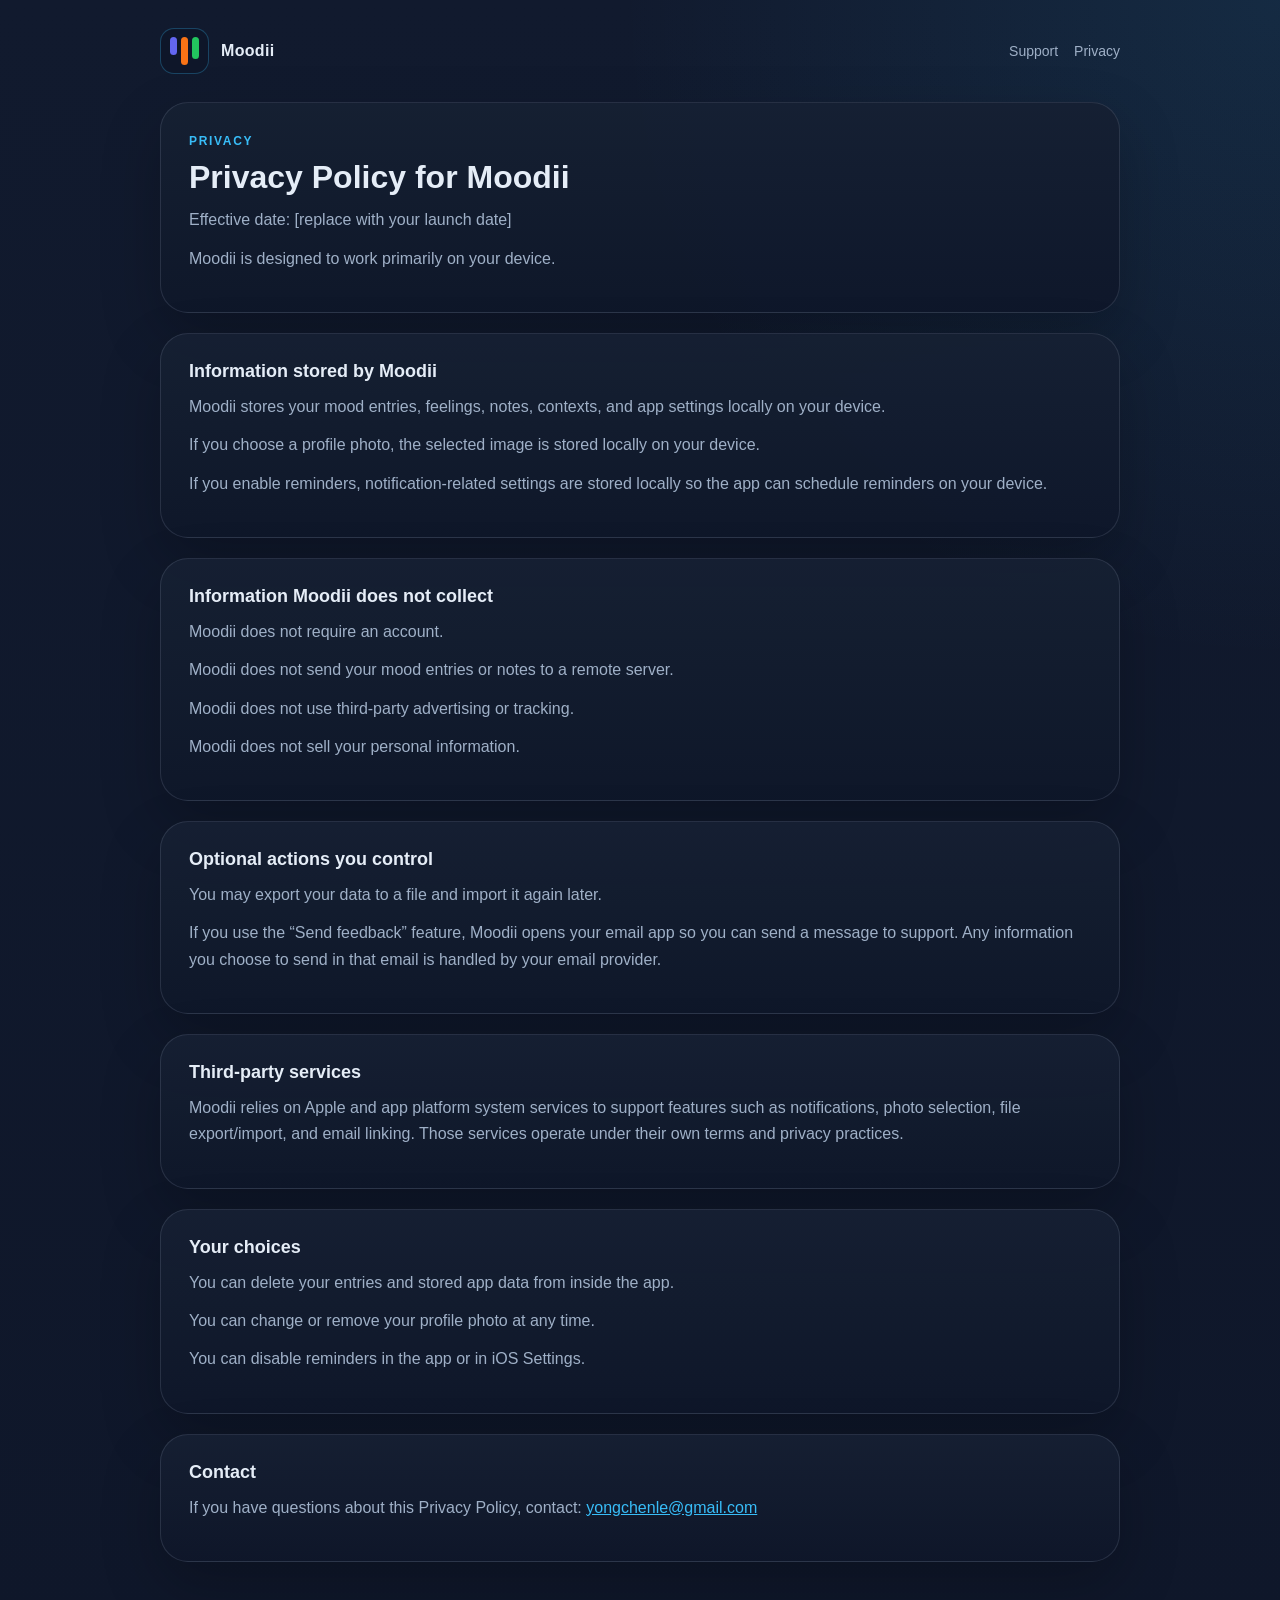
==== privacy.html @ 90ced203 "Initial Moodii site" ====
<!doctype html>
<html lang="en">
  <head>
    <meta charset="utf-8" />
    <meta name="viewport" content="width=device-width, initial-scale=1" />
    <title>Moodii Privacy Policy</title>
    <meta
      name="description"
      content="Privacy Policy for Moodii."
    />
    <link rel="stylesheet" href="./styles.css" />
  </head>
  <body>
    <main class="shell">
      <nav class="nav">
        <a class="brand" href="./index.html">
          <span class="mark" aria-hidden="true">
            <span class="mark-bar low"></span>
            <span class="mark-bar up"></span>
            <span class="mark-bar calm"></span>
          </span>
          Moodii
        </a>
        <div class="nav-links">
          <a href="./support.html">Support</a>
          <a href="./privacy.html">Privacy</a>
        </div>
      </nav>

      <section class="panel compact">
        <span class="eyebrow">Privacy</span>
        <h2>Privacy Policy for Moodii</h2>
        <p>Effective date: [replace with your launch date]</p>
        <p>Moodii is designed to work primarily on your device.</p>
      </section>

      <section class="panel compact">
        <h3>Information stored by Moodii</h3>
        <p>
          Moodii stores your mood entries, feelings, notes, contexts, and app
          settings locally on your device.
        </p>
        <p>
          If you choose a profile photo, the selected image is stored locally on
          your device.
        </p>
        <p>
          If you enable reminders, notification-related settings are stored
          locally so the app can schedule reminders on your device.
        </p>
      </section>

      <section class="panel compact">
        <h3>Information Moodii does not collect</h3>
        <p>Moodii does not require an account.</p>
        <p>Moodii does not send your mood entries or notes to a remote server.</p>
        <p>Moodii does not use third-party advertising or tracking.</p>
        <p>Moodii does not sell your personal information.</p>
      </section>

      <section class="panel compact">
        <h3>Optional actions you control</h3>
        <p>You may export your data to a file and import it again later.</p>
        <p>
          If you use the “Send feedback” feature, Moodii opens your email app so
          you can send a message to support. Any information you choose to send
          in that email is handled by your email provider.
        </p>
      </section>

      <section class="panel compact">
        <h3>Third-party services</h3>
        <p>
          Moodii relies on Apple and app platform system services to support
          features such as notifications, photo selection, file export/import,
          and email linking. Those services operate under their own terms and
          privacy practices.
        </p>
      </section>

      <section class="panel compact">
        <h3>Your choices</h3>
        <p>You can delete your entries and stored app data from inside the app.</p>
        <p>You can change or remove your profile photo at any time.</p>
        <p>You can disable reminders in the app or in iOS Settings.</p>
      </section>

      <section class="panel compact">
        <h3>Contact</h3>
        <p>
          If you have questions about this Privacy Policy, contact:
          <a href="mailto:yongchenle@gmail.com">yongchenle@gmail.com</a>
        </p>
      </section>
    </main>
  </body>
</html>
---- styles.css ----
:root {
  --bg: #0f172a;
  --panel: #162033;
  --panel-soft: #1b2740;
  --text: #e5edf7;
  --muted: #9fb0c7;
  --line: rgba(148, 163, 184, 0.18);
  --accent: #38bdf8;
  --accent-soft: rgba(56, 189, 248, 0.16);
  --up: #f97316;
  --calm: #22c55e;
  --low: #6366f1;
}

* {
  box-sizing: border-box;
}

html {
  background: var(--bg);
}

body {
  margin: 0;
  font-family:
    -apple-system, BlinkMacSystemFont, "Segoe UI", sans-serif;
  background:
    radial-gradient(circle at top right, rgba(56, 189, 248, 0.1), transparent 32%),
    linear-gradient(180deg, #111a2e 0%, var(--bg) 100%);
  color: var(--text);
}

a {
  color: var(--accent);
}

.shell {
  width: min(960px, calc(100% - 32px));
  margin: 0 auto;
  padding: 28px 0 48px;
}

.nav {
  display: flex;
  justify-content: space-between;
  align-items: center;
  gap: 16px;
  margin-bottom: 28px;
}

.brand {
  display: inline-flex;
  align-items: center;
  gap: 12px;
  color: var(--text);
  text-decoration: none;
  font-weight: 700;
  letter-spacing: 0.02em;
}

.mark {
  display: inline-flex;
  gap: 4px;
  padding: 8px 9px;
  border-radius: 14px;
  border: 1px solid rgba(56, 189, 248, 0.28);
  background: rgba(15, 23, 42, 0.9);
}

.mark-bar {
  width: 7px;
  border-radius: 999px;
}

.mark-bar.low {
  height: 18px;
  background: var(--low);
}

.mark-bar.up {
  height: 28px;
  background: var(--up);
}

.mark-bar.calm {
  height: 22px;
  background: var(--calm);
}

.nav-links {
  display: flex;
  gap: 16px;
  flex-wrap: wrap;
}

.nav-links a {
  color: var(--muted);
  text-decoration: none;
  font-size: 14px;
}

.nav-links a:hover {
  color: var(--text);
}

.hero,
.panel {
  background: linear-gradient(180deg, rgba(22, 32, 51, 0.96), rgba(15, 23, 42, 0.96));
  border: 1px solid var(--line);
  border-radius: 28px;
  box-shadow: 0 24px 60px rgba(0, 0, 0, 0.22);
}

.hero {
  padding: 32px;
  margin-bottom: 24px;
}

.panel {
  padding: 28px;
  margin-bottom: 20px;
}

.eyebrow {
  display: inline-block;
  margin-bottom: 12px;
  font-size: 12px;
  font-weight: 700;
  letter-spacing: 0.14em;
  text-transform: uppercase;
  color: var(--accent);
}

h1,
h2,
h3 {
  margin: 0 0 12px;
  line-height: 1.1;
}

h1 {
  font-size: clamp(32px, 5vw, 52px);
  max-width: 12ch;
}

h2 {
  font-size: clamp(24px, 3vw, 32px);
}

h3 {
  font-size: 18px;
}

p,
li {
  color: var(--muted);
  line-height: 1.65;
  font-size: 16px;
}

.lead {
  max-width: 56ch;
  font-size: 18px;
}

.grid {
  display: grid;
  grid-template-columns: repeat(2, minmax(0, 1fr));
  gap: 20px;
}

.card {
  padding: 20px;
  border-radius: 22px;
  background: var(--panel-soft);
  border: 1px solid var(--line);
}

.card strong {
  color: var(--text);
}

.note {
  padding: 14px 16px;
  border-radius: 16px;
  background: var(--accent-soft);
  color: var(--text);
  border: 1px solid rgba(56, 189, 248, 0.2);
}

.footer {
  margin-top: 28px;
  color: var(--muted);
  font-size: 14px;
}

.list {
  padding-left: 18px;
}

.list li + li {
  margin-top: 8px;
}

.compact p {
  margin: 0 0 12px;
}

@media (max-width: 720px) {
  .shell {
    width: min(100% - 24px, 960px);
    padding-top: 20px;
  }

  .nav {
    align-items: flex-start;
    flex-direction: column;
  }

  .grid {
    grid-template-columns: 1fr;
  }

  .hero,
  .panel {
    padding: 22px;
    border-radius: 22px;
  }
}
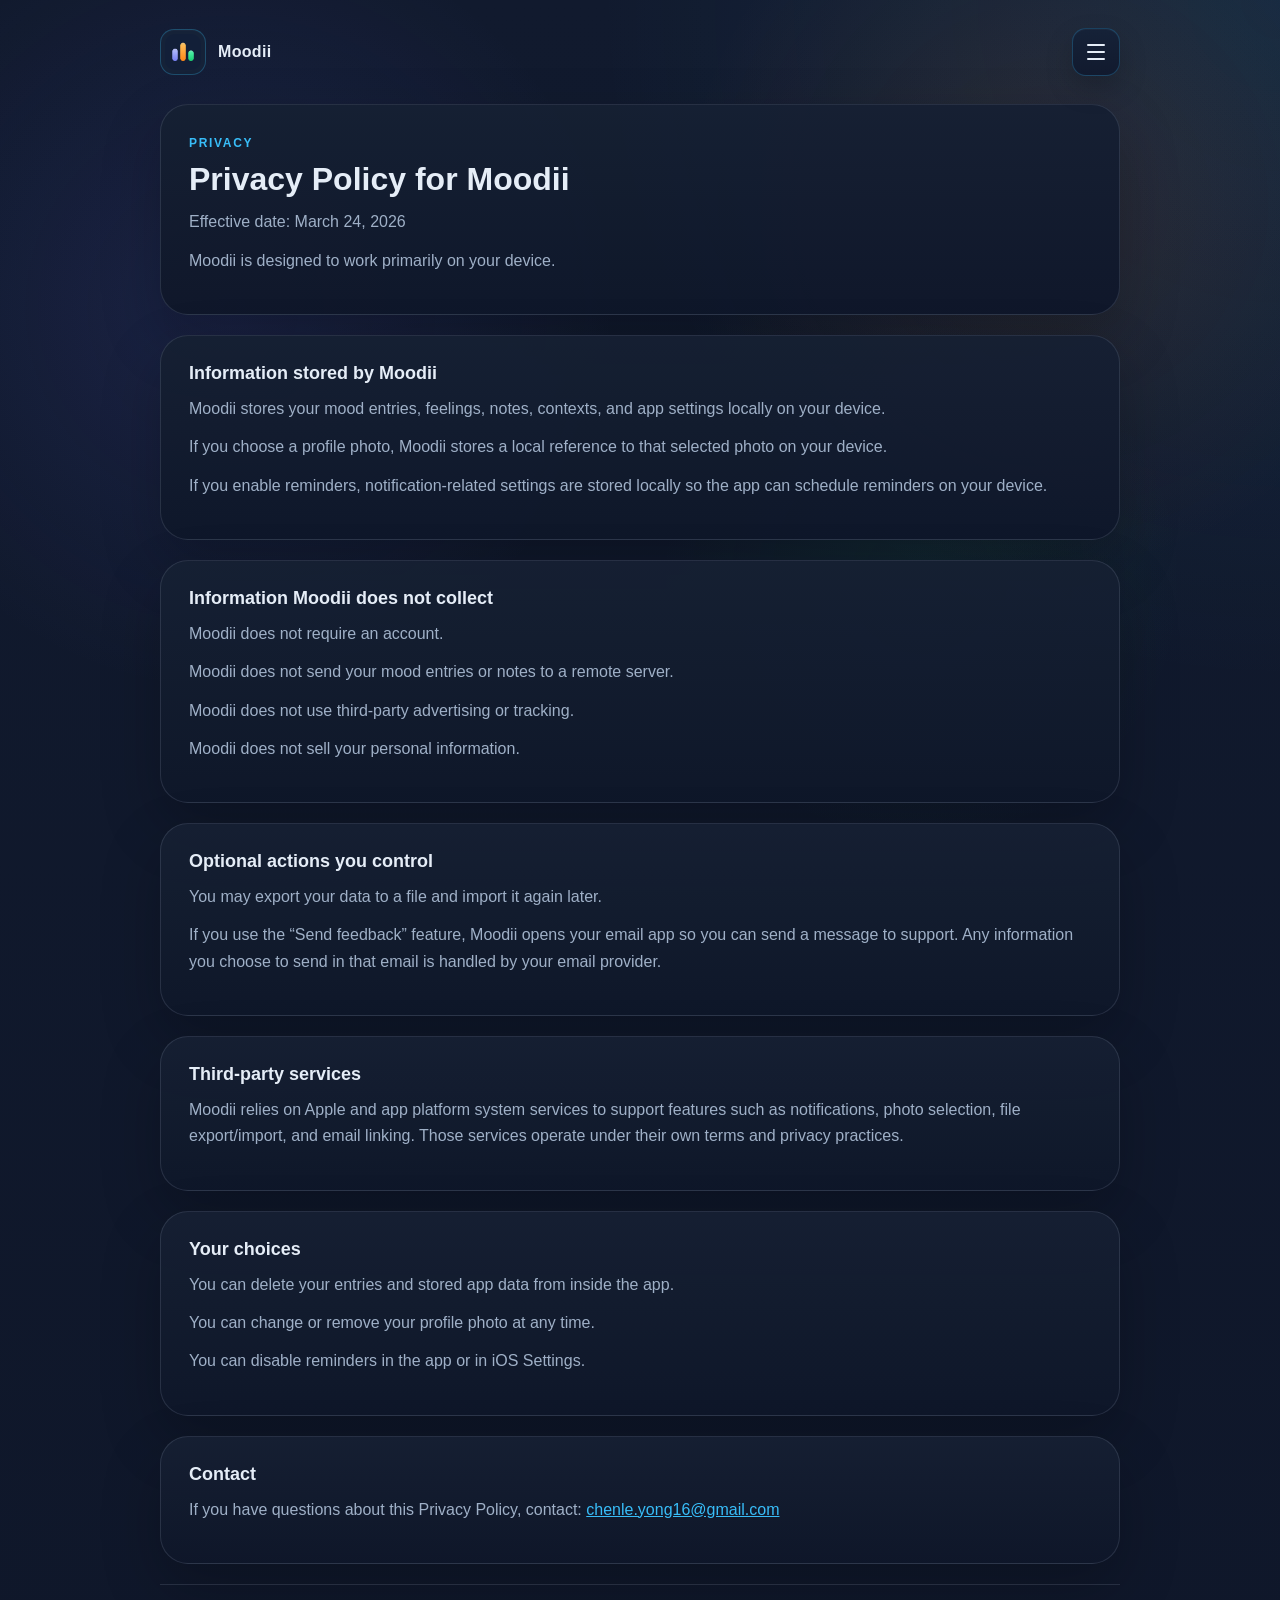
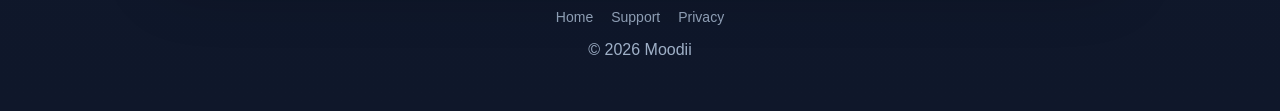
==== commit 22802835: "Update Moodii public site" ====
--- a/privacy.html
+++ b/privacy.html
@@ -8,29 +8,43 @@
       name="description"
       content="Privacy Policy for Moodii."
     />
+    <link rel="icon" type="image/svg+xml" href="./favicon.svg" />
+    <link rel="apple-touch-icon" href="./favicon.png" />
     <link rel="stylesheet" href="./styles.css" />
+    <script src="./nav.js" defer></script>
   </head>
   <body>
     <main class="shell">
       <nav class="nav">
         <a class="brand" href="./index.html">
-          <span class="mark" aria-hidden="true">
-            <span class="mark-bar low"></span>
-            <span class="mark-bar up"></span>
-            <span class="mark-bar calm"></span>
+          <span class="brand-logo-frame">
+            <img class="brand-logo" src="./logo.png" alt="Moodii logo" />
           </span>
           Moodii
         </a>
-        <div class="nav-links">
-          <a href="./support.html">Support</a>
-          <a href="./privacy.html">Privacy</a>
+        <div class="nav-menu">
+          <button
+            class="menu-button"
+            type="button"
+            aria-expanded="false"
+            aria-controls="site-menu"
+            aria-label="Open site menu"
+          >
+            <span></span>
+            <span></span>
+            <span></span>
+          </button>
+          <div class="menu-dropdown" id="site-menu" hidden>
+            <a href="./support.html">Support</a>
+            <a href="./privacy.html">Privacy</a>
+          </div>
         </div>
       </nav>
 
       <section class="panel compact">
         <span class="eyebrow">Privacy</span>
         <h2>Privacy Policy for Moodii</h2>
-        <p>Effective date: [replace with your launch date]</p>
+        <p>Effective date: March 24, 2026</p>
         <p>Moodii is designed to work primarily on your device.</p>
       </section>
 
@@ -41,8 +55,8 @@
           settings locally on your device.
         </p>
         <p>
-          If you choose a profile photo, the selected image is stored locally on
-          your device.
+          If you choose a profile photo, Moodii stores a local reference to that
+          selected photo on your device.
         </p>
         <p>
           If you enable reminders, notification-related settings are stored
@@ -89,9 +103,18 @@
         <h3>Contact</h3>
         <p>
           If you have questions about this Privacy Policy, contact:
-          <a href="mailto:yongchenle@gmail.com">yongchenle@gmail.com</a>
+          <a href="mailto:chenle.yong16@gmail.com">chenle.yong16@gmail.com</a>
         </p>
       </section>
+
+      <footer class="footer">
+        <div class="footer-links">
+          <a href="./index.html">Home</a>
+          <a href="./support.html">Support</a>
+          <a href="./privacy.html">Privacy</a>
+        </div>
+        <p>© 2026 Moodii</p>
+      </footer>
     </main>
   </body>
 </html>
--- a/styles.css
+++ b/styles.css
@@ -18,13 +18,18 @@
 
 html {
   background: var(--bg);
+  min-height: 100%;
 }
 
 body {
   margin: 0;
+  min-height: 100vh;
   font-family:
     -apple-system, BlinkMacSystemFont, "Segoe UI", sans-serif;
   background:
+    radial-gradient(circle at 18% 18%, rgba(99, 102, 241, 0.12), transparent 22%),
+    radial-gradient(circle at 82% 12%, rgba(249, 115, 22, 0.1), transparent 20%),
+    radial-gradient(circle at 72% 34%, rgba(34, 197, 94, 0.08), transparent 18%),
     radial-gradient(circle at top right, rgba(56, 189, 248, 0.1), transparent 32%),
     linear-gradient(180deg, #111a2e 0%, var(--bg) 100%);
   color: var(--text);
@@ -38,6 +43,9 @@
   width: min(960px, calc(100% - 32px));
   margin: 0 auto;
   padding: 28px 0 48px;
+  min-height: 100vh;
+  display: flex;
+  flex-direction: column;
 }
 
 .nav {
@@ -58,49 +66,103 @@
   letter-spacing: 0.02em;
 }
 
-.mark {
+.brand-logo-frame {
+  width: 46px;
+  height: 46px;
   display: inline-flex;
-  gap: 4px;
-  padding: 8px 9px;
+  align-items: center;
+  justify-content: center;
   border-radius: 14px;
   border: 1px solid rgba(56, 189, 248, 0.28);
-  background: rgba(15, 23, 42, 0.9);
-}
-
-.mark-bar {
-  width: 7px;
+  background: #152238;
+  box-shadow: inset 0 1px 0 rgba(255, 255, 255, 0.02);
+}
+
+.brand-logo {
+  width: 36px;
+  height: 36px;
+  display: block;
+  border-radius: 10px;
+}
+
+.nav-menu {
+  position: relative;
+}
+
+.menu-button {
+  width: 48px;
+  height: 48px;
+  display: inline-flex;
+  flex-direction: column;
+  align-items: center;
+  justify-content: center;
+  gap: 5px;
+  padding: 0;
+  border: 1px solid rgba(56, 189, 248, 0.24);
+  border-radius: 14px;
+  background: linear-gradient(180deg, rgba(21, 34, 56, 0.96), rgba(17, 26, 46, 0.96));
+  box-shadow:
+    0 12px 28px rgba(0, 0, 0, 0.18),
+    inset 0 1px 0 rgba(255, 255, 255, 0.03);
+  cursor: pointer;
+}
+
+.menu-button span {
+  width: 18px;
+  height: 2px;
   border-radius: 999px;
-}
-
-.mark-bar.low {
-  height: 18px;
-  background: var(--low);
-}
-
-.mark-bar.up {
-  height: 28px;
-  background: var(--up);
-}
-
-.mark-bar.calm {
-  height: 22px;
-  background: var(--calm);
-}
-
-.nav-links {
-  display: flex;
-  gap: 16px;
-  flex-wrap: wrap;
-}
-
-.nav-links a {
-  color: var(--muted);
+  background: var(--text);
+  transition:
+    transform 0.18s ease,
+    opacity 0.18s ease,
+    background 0.18s ease;
+}
+
+.menu-button:hover span,
+.menu-button[aria-expanded="true"] span {
+  background: var(--accent);
+}
+
+.menu-button[aria-expanded="true"] span:nth-child(1) {
+  transform: translateY(7px) rotate(45deg);
+}
+
+.menu-button[aria-expanded="true"] span:nth-child(2) {
+  opacity: 0;
+}
+
+.menu-button[aria-expanded="true"] span:nth-child(3) {
+  transform: translateY(-7px) rotate(-45deg);
+}
+
+.menu-dropdown {
+  position: absolute;
+  top: calc(100% + 10px);
+  right: 0;
+  min-width: 190px;
+  padding: 10px;
+  border-radius: 18px;
+  border: 1px solid rgba(148, 163, 184, 0.18);
+  background: linear-gradient(180deg, rgba(21, 34, 56, 0.98), rgba(17, 26, 46, 0.98));
+  box-shadow: 0 24px 48px rgba(0, 0, 0, 0.28);
+  z-index: 20;
+}
+
+.menu-dropdown[hidden] {
+  display: none;
+}
+
+.menu-dropdown a {
+  display: block;
+  padding: 12px 14px;
+  border-radius: 12px;
+  color: var(--text);
   text-decoration: none;
-  font-size: 14px;
-}
-
-.nav-links a:hover {
-  color: var(--text);
+}
+
+.menu-dropdown a:hover {
+  background: rgba(56, 189, 248, 0.1);
+  color: var(--accent);
 }
 
 .hero,
@@ -114,6 +176,8 @@
 .hero {
   padding: 32px;
   margin-bottom: 24px;
+  overflow: hidden;
+  position: relative;
 }
 
 .panel {
@@ -139,8 +203,25 @@
 }
 
 h1 {
-  font-size: clamp(32px, 5vw, 52px);
+  font-size: clamp(44px, 7vw, 76px);
   max-width: 12ch;
+  line-height: 0.94;
+}
+
+.stacked-headline span {
+  display: block;
+}
+
+.headline-quick {
+  color: #f3f7ff;
+}
+
+.headline-private {
+  color: #7dd3fc;
+}
+
+.headline-patterns {
+  color: #c7d2fe;
 }
 
 h2 {
@@ -163,35 +244,370 @@
   font-size: 18px;
 }
 
+.hero-grid {
+  display: grid;
+  grid-template-columns: minmax(0, 1.08fr) minmax(300px, 0.92fr);
+  gap: 28px;
+  align-items: center;
+}
+
+.hero-copy {
+  position: relative;
+  z-index: 1;
+}
+
+.hero-visual {
+  position: relative;
+  min-height: 420px;
+}
+
+.hero-orb {
+  position: absolute;
+  border-radius: 999px;
+  filter: blur(8px);
+  opacity: 0.85;
+}
+
+.hero-orb-low {
+  top: 40px;
+  right: 48px;
+  width: 140px;
+  height: 140px;
+  background: radial-gradient(circle, rgba(99, 102, 241, 0.4), rgba(99, 102, 241, 0.02) 72%);
+}
+
+.hero-orb-up {
+  top: 148px;
+  left: 24px;
+  width: 120px;
+  height: 120px;
+  background: radial-gradient(circle, rgba(249, 115, 22, 0.3), rgba(249, 115, 22, 0.02) 72%);
+}
+
+.hero-orb-calm {
+  bottom: 38px;
+  right: 20px;
+  width: 116px;
+  height: 116px;
+  background: radial-gradient(circle, rgba(34, 197, 94, 0.28), rgba(34, 197, 94, 0.02) 72%);
+}
+
+.device-frame {
+  position: absolute;
+  right: 42px;
+  top: 10px;
+  width: 300px;
+  padding: 18px 14px 16px;
+  border-radius: 36px;
+  background: linear-gradient(180deg, #0d1422, #111c2f);
+  border: 1px solid rgba(148, 163, 184, 0.22);
+  box-shadow:
+    0 28px 64px rgba(0, 0, 0, 0.36),
+    inset 0 1px 0 rgba(255, 255, 255, 0.05);
+}
+
+.device-notch {
+  width: 108px;
+  height: 22px;
+  margin: 0 auto 16px;
+  border-radius: 999px;
+  background: rgba(7, 11, 19, 0.92);
+}
+
+.device-screen {
+  display: grid;
+  gap: 12px;
+}
+
+.mock-header {
+  display: flex;
+  justify-content: space-between;
+  align-items: flex-start;
+  gap: 12px;
+}
+
+.mock-kicker,
+.mock-card-label {
+  display: inline-block;
+  margin-bottom: 6px;
+  font-size: 11px;
+  font-weight: 700;
+  letter-spacing: 0.08em;
+  text-transform: uppercase;
+  color: var(--accent);
+}
+
+.mock-title {
+  display: block;
+  font-size: 24px;
+  color: var(--text);
+}
+
+.mock-avatar {
+  width: 34px;
+  height: 34px;
+  display: inline-flex;
+  align-items: center;
+  justify-content: center;
+  position: relative;
+  border-radius: 50%;
+  background: radial-gradient(circle at 30% 28%, rgba(125, 211, 252, 0.92), rgba(56, 189, 248, 0.76) 45%, rgba(14, 116, 144, 0.92) 100%);
+  border: 1px solid rgba(56, 189, 248, 0.3);
+  box-shadow:
+    inset 0 1px 0 rgba(255, 255, 255, 0.18),
+    0 0 0 4px rgba(56, 189, 248, 0.08);
+  overflow: hidden;
+}
+
+.mock-avatar::before {
+  content: "";
+  width: 13px;
+  height: 13px;
+  border-radius: 50%;
+  background: rgba(255, 255, 255, 0.82);
+  transform: translateY(-2px);
+}
+
+.mock-avatar::after {
+  content: "";
+  position: absolute;
+  width: 18px;
+  height: 10px;
+  border-radius: 999px 999px 10px 10px;
+  background: rgba(255, 255, 255, 0.72);
+  transform: translateY(10px);
+}
+
+.mock-card {
+  padding: 14px;
+  border-radius: 20px;
+  border: 1px solid rgba(148, 163, 184, 0.14);
+  background: rgba(27, 39, 64, 0.88);
+}
+
+.mock-card strong {
+  display: block;
+  margin-bottom: 4px;
+  font-size: 18px;
+  color: var(--text);
+}
+
+.mock-card p {
+  margin: 0;
+  font-size: 14px;
+}
+
+.mock-entry-up {
+  background: linear-gradient(180deg, rgba(249, 115, 22, 0.22), rgba(27, 39, 64, 0.86));
+}
+
+.mock-entry-calm {
+  background: linear-gradient(180deg, rgba(34, 197, 94, 0.2), rgba(27, 39, 64, 0.86));
+}
+
+.mock-snapshot {
+  background: linear-gradient(180deg, rgba(56, 189, 248, 0.16), rgba(27, 39, 64, 0.88));
+}
+
+.floating-summary {
+  position: absolute;
+  left: 0;
+  bottom: 16px;
+  width: 220px;
+  padding: 16px 18px;
+  border-radius: 22px;
+  background: linear-gradient(180deg, rgba(21, 34, 56, 0.96), rgba(17, 26, 46, 0.96));
+  border: 1px solid rgba(56, 189, 248, 0.18);
+  box-shadow: 0 20px 44px rgba(0, 0, 0, 0.28);
+}
+
+.floating-summary strong {
+  display: block;
+  margin-bottom: 6px;
+  font-size: 18px;
+}
+
+.floating-summary p {
+  margin: 0;
+  font-size: 14px;
+}
+
 .grid {
   display: grid;
   grid-template-columns: repeat(2, minmax(0, 1fr));
   gap: 20px;
+  margin-bottom: 24px;
+}
+
+.feature-section {
+  margin-bottom: 24px;
+}
+
+.section-intro {
+  margin-bottom: 18px;
+}
+
+.section-intro h2 {
+  margin-bottom: 10px;
+}
+
+.section-intro p {
+  max-width: 72ch;
+  margin: 0;
 }
 
 .card {
-  padding: 20px;
+  padding: 22px;
   border-radius: 22px;
-  background: var(--panel-soft);
+  background: linear-gradient(180deg, rgba(27, 39, 64, 0.98), rgba(23, 34, 55, 0.96));
   border: 1px solid var(--line);
+  position: relative;
+  overflow: hidden;
+  box-shadow:
+    0 16px 36px rgba(0, 0, 0, 0.16),
+    inset 0 1px 0 rgba(255, 255, 255, 0.03);
+}
+
+.card::before {
+  content: "";
+  position: absolute;
+  inset: 0 auto 0 0;
+  width: 4px;
+  border-radius: 22px 0 0 22px;
+  background: var(--accent);
+}
+
+.card::after {
+  content: "";
+  position: absolute;
+  top: -34px;
+  right: -28px;
+  width: 120px;
+  height: 120px;
+  border-radius: 50%;
+  opacity: 0.18;
+  filter: blur(2px);
+}
+
+.card-head {
+  display: flex;
+  align-items: center;
+  justify-content: space-between;
+  gap: 12px;
+  margin-bottom: 14px;
+}
+
+.card-kicker {
+  display: inline-block;
+  font-size: 12px;
+  font-weight: 700;
+  letter-spacing: 0.08em;
+  text-transform: uppercase;
+  color: rgba(229, 237, 247, 0.74);
+}
+
+.card-orb {
+  width: 12px;
+  height: 12px;
+  border-radius: 50%;
+  background: var(--accent);
+  box-shadow: 0 0 0 5px rgba(56, 189, 248, 0.1);
+}
+
+.card h3 {
+  margin-bottom: 12px;
+}
+
+.card p {
+  margin: 0;
+}
+
+.card-up::before {
+  background: var(--up);
+}
+
+.card-up::after {
+  background: radial-gradient(circle, rgba(249, 115, 22, 0.9), rgba(249, 115, 22, 0.04) 72%);
+}
+
+.card-up .card-orb {
+  background: var(--up);
+  box-shadow: 0 0 0 5px rgba(249, 115, 22, 0.12);
+}
+
+.card-calm::before {
+  background: var(--calm);
+}
+
+.card-calm::after {
+  background: radial-gradient(circle, rgba(34, 197, 94, 0.9), rgba(34, 197, 94, 0.04) 72%);
+}
+
+.card-calm .card-orb {
+  background: var(--calm);
+  box-shadow: 0 0 0 5px rgba(34, 197, 94, 0.12);
+}
+
+.card-accent::after {
+  background: radial-gradient(circle, rgba(56, 189, 248, 0.9), rgba(56, 189, 248, 0.04) 72%);
+}
+
+.card-low::before {
+  background: var(--low);
+}
+
+.card-low::after {
+  background: radial-gradient(circle, rgba(99, 102, 241, 0.9), rgba(99, 102, 241, 0.04) 72%);
+}
+
+.card-low .card-orb {
+  background: var(--low);
+  box-shadow: 0 0 0 5px rgba(99, 102, 241, 0.12);
 }
 
 .card strong {
   color: var(--text);
 }
 
-.note {
-  padding: 14px 16px;
-  border-radius: 16px;
-  background: var(--accent-soft);
-  color: var(--text);
-  border: 1px solid rgba(56, 189, 248, 0.2);
-}
-
 .footer {
-  margin-top: 28px;
+  margin-top: auto;
+  padding-top: 24px;
   color: var(--muted);
   font-size: 14px;
+  border-top: 1px solid var(--line);
+  text-align: center;
+}
+
+.footer p {
+  margin: 0;
+}
+
+.footer p + p {
+  margin-top: 8px;
+}
+
+.footer-links {
+  display: flex;
+  justify-content: center;
+  gap: 18px;
+  flex-wrap: wrap;
+  margin-bottom: 12px;
+}
+
+.footer-links a {
+  color: rgba(159, 176, 199, 0.88);
+  text-decoration: none;
+}
+
+.footer-links a:hover {
+  color: var(--text);
+}
+
+.page-note {
+  margin: 28px 0 18px;
+  color: var(--muted);
+  font-size: 14px;
+  text-align: center;
 }
 
 .list {
@@ -212,11 +628,6 @@
     padding-top: 20px;
   }
 
-  .nav {
-    align-items: flex-start;
-    flex-direction: column;
-  }
-
   .grid {
     grid-template-columns: 1fr;
   }
@@ -226,4 +637,72 @@
     padding: 22px;
     border-radius: 22px;
   }
-}
+
+  .hero {
+    max-height: 750px;
+  }
+
+  h1 {
+    font-size: clamp(40px, 13vw, 56px);
+    max-width: none;
+  }
+
+  .lead,
+  .section-intro p {
+    max-width: none;
+  }
+
+  .hero-grid {
+    grid-template-columns: 1fr;
+    display: grid;
+    gap: 20px;
+  }
+
+  .hero-visual {
+    min-height: 0;
+    padding-bottom: 18px;
+  }
+
+  .device-frame {
+    position: relative;
+    right: auto;
+    top: auto;
+    width: min(100%, 272px);
+    margin: 0 auto;
+    padding: 16px 12px 14px;
+    overflow: hidden;
+  }
+
+  .floating-summary {
+    position: absolute;
+    left: 8px;
+    top: 56%;
+    bottom: auto;
+    width: min(100%, 228px);
+    margin: 0;
+    transform: translateY(-50%);
+    z-index: 2;
+  }
+
+  .hero-orb-low {
+    top: 18px;
+    right: 18px;
+    width: 104px;
+    height: 104px;
+  }
+
+  .hero-orb-up {
+    top: 120px;
+    left: 8px;
+    width: 84px;
+    height: 84px;
+  }
+
+  .hero-orb-calm {
+    bottom: 26px;
+    right: 10px;
+    width: 84px;
+    height: 84px;
+  }
+
+}
